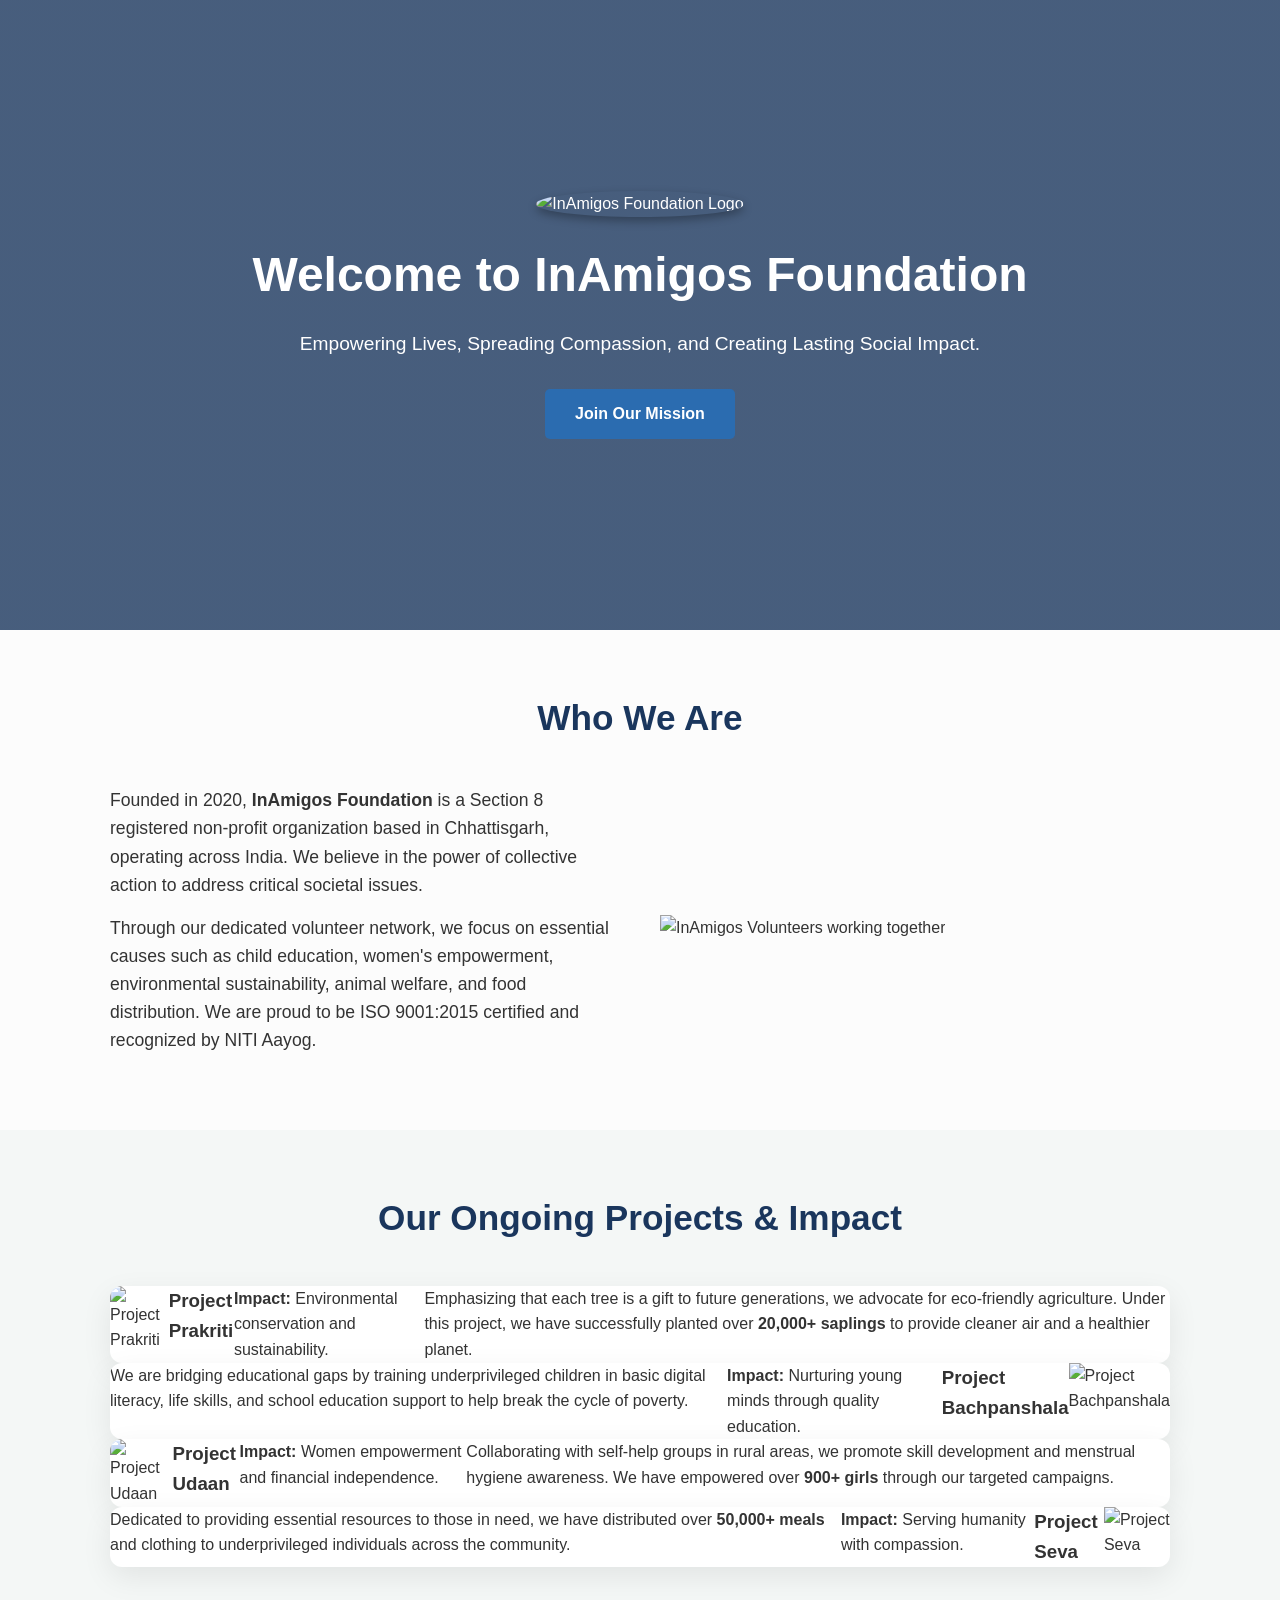
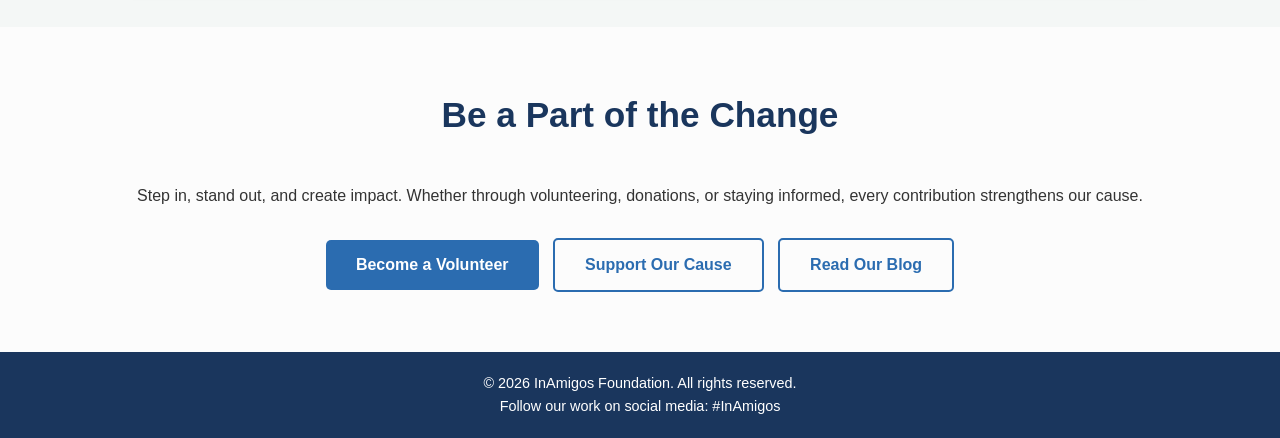
==== index.html @ a55fc112 "Initial commit" ====
<!DOCTYPE html>
<html lang="en">
<head>
    <meta charset="UTF-8">
    <meta name="viewport" content="width=device-width, initial-scale=1.0">
    <title>InAmigos Foundation | Awareness Initiative</title>
    <link rel="stylesheet" href="style.css">
</head>
<body>

    <!-- Header & Hero Section -->
    <header class="hero">
        <div class="hero-content">
            <!-- ORIGINAL LOGO FETCHED FROM DOMAIN -->
            <img src="https://logo.clearbit.com/inamigosfoundation.org.in" alt="InAmigos Foundation Logo" style="width: 120px; margin-bottom: 20px; border-radius: 50%; box-shadow: 0 4px 10px rgba(0,0,0,0.3);">
            
            <h1>Welcome to InAmigos Foundation</h1>
            <p>Empowering Lives, Spreading Compassion, and Creating Lasting Social Impact.</p>
            <a href="#cta" class="btn">Join Our Mission</a>
        </div>
    </header>

    <!-- Introduction Section -->
    <section id="about" class="container">
        <h2>Who We Are</h2>
        <div class="content-row">
            <div class="text-block">
                <p>Founded in 2020, <strong>InAmigos Foundation</strong> is a Section 8 registered non-profit organization based in Chhattisgarh, operating across India. We believe in the power of collective action to address critical societal issues.</p>
                <p>Through our dedicated volunteer network, we focus on essential causes such as child education, women's empowerment, environmental sustainability, animal welfare, and food distribution. We are proud to be ISO 9001:2015 certified and recognized by NITI Aayog.</p>
            </div>
            <div class="image-block">
                <!-- PASTE IMAGE ADDRESS HERE -->
                <img src="PASTE_YOUR_GALLERY_IMAGE_LINK_HERE" alt="InAmigos Volunteers working together">
            </div>
        </div>
    </section>

    <!-- Projects & Impact Section -->
    <section id="projects" class="bg-light">
        <div class="container">
            <h2>Our Ongoing Projects & Impact</h2>
            <div class="grid-layout">
                
                <!-- Project 1 -->
                <div class="card">
                    <!-- PASTE IMAGE ADDRESS HERE -->
                    <img src="PASTE_PRAKRITI_IMAGE_LINK_HERE" alt="Project Prakriti">
                    <h3>Project Prakriti</h3>
                    <p><strong>Impact:</strong> Environmental conservation and sustainability.</p>
                    <p>Emphasizing that each tree is a gift to future generations, we advocate for eco-friendly agriculture. Under this project, we have successfully planted over <strong>20,000+ saplings</strong> to provide cleaner air and a healthier planet.</p>
                </div>

                <!-- Project 2 -->
                <div class="card">
                    <!-- PASTE IMAGE ADDRESS HERE -->
                    <img src="PASTE_BACHPANSHALA_IMAGE_LINK_HERE" alt="Project Bachpanshala">
                    <h3>Project Bachpanshala</h3>
                    <p><strong>Impact:</strong> Nurturing young minds through quality education.</p>
                    <p>We are bridging educational gaps by training underprivileged children in basic digital literacy, life skills, and school education support to help break the cycle of poverty.</p>
                </div>

                <!-- Project 3 -->
                <div class="card">
                    <!-- PASTE IMAGE ADDRESS HERE -->
                    <img src="PASTE_UDAAN_IMAGE_LINK_HERE" alt="Project Udaan">
                    <h3>Project Udaan</h3>
                    <p><strong>Impact:</strong> Women empowerment and financial independence.</p>
                    <p>Collaborating with self-help groups in rural areas, we promote skill development and menstrual hygiene awareness. We have empowered over <strong>900+ girls</strong> through our targeted campaigns.</p>
                </div>

                 <!-- Project 4 -->
                <div class="card">
                    <!-- PASTE IMAGE ADDRESS HERE -->
                    <img src="PASTE_SEVA_IMAGE_LINK_HERE" alt="Project Seva">
                    <h3>Project Seva</h3>
                    <p><strong>Impact:</strong> Serving humanity with compassion.</p>
                    <p>Dedicated to providing essential resources to those in need, we have distributed over <strong>50,000+ meals</strong> and clothing to underprivileged individuals across the community.</p>
                </div>

            </div>
        </div>
    </section>

    <!-- Call to Action Section -->
    <section id="cta" class="container text-center">
        <h2>Be a Part of the Change</h2>
        <p>Step in, stand out, and create impact. Whether through volunteering, donations, or staying informed, every contribution strengthens our cause.</p>
        <div class="cta-buttons">
            <a href="https://inamigosfoundation.org.in/volunteers" class="btn" target="_blank">Become a Volunteer</a>
            <a href="https://inamigosfoundation.org.in/" class="btn btn-outline" target="_blank">Support Our Cause</a>
            <a href="https://inamigosfoundation.org.in/blog" class="btn btn-outline" target="_blank">Read Our Blog</a>
        </div>
    </section>

    <!-- Footer -->
    <footer>
        <p>&copy; 2026 InAmigos Foundation. All rights reserved.</p>
        <p>Follow our work on social media: #InAmigos</p>
    </footer>

</body>
</html>
---- style.css ----
* {
    margin: 0;
    padding: 0;
    box-sizing: border-box;
    font-family: 'Segoe UI', Tahoma, Geneva, Verdana, sans-serif;
}

body {
    line-height: 1.6;
    color: #333;
    background-color: #fcfcfc;
    overflow-x: hidden; 
}

a {
    text-decoration: none;
}

.container {
    max-width: 1100px;
    margin: 0 auto;
    padding: 60px 20px;
}

.text-center {
    text-align: center;
}

.bg-light {
    background-color: #f4f7f6;
}

h2 {
    text-align: center;
    margin-bottom: 40px;
    color: #1a365d;
    font-size: 2.2rem;
}

.hero {
    background: linear-gradient(rgba(26, 54, 93, 0.8), rgba(26, 54, 93, 0.8)), url('https://images.pexels.com/photos/10928784/pexels-photo-10928784.jpeg?auto=compress&cs=tinysrgb&w=1200') center/cover;
    height: 70vh;
    display: flex;
    align-items: center;
    justify-content: center;
    text-align: center;
    color: white;
    padding: 0 20px;
}

.hero-logo {
    width: 120px;
    margin-bottom: 20px;
    border-radius: 50%;
    box-shadow: 0 4px 10px rgba(0,0,0,0.3);
}

.hero-content h1 {
    font-size: 3rem;
    margin-bottom: 15px;
}

.hero-content p {
    font-size: 1.2rem;
    margin-bottom: 30px;
}

.btn {
    display: inline-block;
    padding: 12px 30px;
    background-color: #2b6cb0;
    color: white;
    border-radius: 5px;
    font-weight: bold;
    transition: background 0.3s ease;
}

.btn:hover {
    background-color: #2c5282;
}

.btn-outline {
    background-color: transparent;
    border: 2px solid #2b6cb0;
    color: #2b6cb0;
    margin-left: 10px;
}

.btn-outline:hover {
    background-color: #2b6cb0;
    color: white;
}

/* --- ABOUT US / INTRO SECTION --- */
#about {
    /* YOUR NEW AI-GENERATED, INDIAN NGO COMMUNITY IMAGE */
    background: linear-gradient(rgba(252, 252, 252, 0.93), rgba(252, 252, 252, 0.93)), url('https://images.unsplash.com/photo-1593113646773-028c64a8f1b8?auto=format&fit=crop&w=1600&q=80') center/cover;
    color: #333;
}

.content-row {
    display: flex;
    align-items: center;
    gap: 40px;
}

.text-block, .image-block {
    flex: 1;
}

.text-block p {
    margin-bottom: 15px;
    font-size: 1.1rem;
}

.image-block img {
    /* Image block empty for this storytelling design */
}

/* 1-BY-1 LIST LAYOUT */
.list-layout {
    display: flex;
    flex-direction: column;
    gap: 50px;
    max-width: 950px;
    margin: 0 auto;
}

.card {
    background: white;
    border-radius: 12px;
    overflow: hidden;
    box-shadow: 0 10px 30px rgba(0,0,0,0.08);
    display: flex;
    flex-direction: row; 
    transition: transform 0.3s ease, box-shadow 0.3s ease;
}

.card:nth-child(even) {
    flex-direction: row-reverse;
}

.card:hover {
    transform: translateY(-5px);
    box-shadow: 0 15px 40px rgba(0,0,0,0.12);
}

.img-link {
    display: block;
    overflow: hidden;
    flex: 1; 
}

.img-link img {
    width: 100%;
    height: 100%;
    min-height: 300px;
    object-fit: cover;
    object-position: left center; 
    transition: transform 0.5s ease;
    display: block;
}

.img-link:hover img {
    transform: scale(1.05);
}

.card-content {
    flex: 1; 
    padding: 40px;
    display: flex;
    flex-direction: column;
    justify-content: center;
}

.card-content h3 {
    color: #1a365d;
    font-size: 1.8rem;
    margin-bottom: 15px;
}

.card-content p {
    font-size: 1.05rem;
    margin-bottom: 15px;
}

.click-note {
    font-size: 0.9rem !important;
    font-style: italic;
    color: #2b6cb0;
    margin-top: auto;
    margin-bottom: 0 !important;
}

.cta-buttons {
    margin-top: 30px;
}

footer {
    background-color: #1a365d;
    color: white;
    text-align: center;
    padding: 20px;
    font-size: 0.9rem;
}

/* --- SCROLL ANIMATIONS --- */
.scroll-animate {
    opacity: 0;
    transition: all 0.8s cubic-bezier(0.17, 0.55, 0.55, 1);
}

.card:nth-child(odd).scroll-animate {
    transform: translateX(-100px);
}

.card:nth-child(even).scroll-animate {
    transform: translateX(100px);
}

.scroll-animate.fade-up {
    transform: translateY(50px);
}

.scroll-animate.show {
    opacity: 1 !important;
    transform: translate(0, 0) !important;
}

@media (max-width: 768px) {
    .content-row {
        flex-direction: column;
    }
    
    .card, .card:nth-child(even) {
        flex-direction: column;
    }
    
    .card-content {
        padding: 25px;
    }
    
    .img-link img {
        min-height: 250px;
    }

    .card:nth-child(odd).scroll-animate,
    .card:nth-child(even).scroll-animate {
        transform: translateY(50px);
    }
    
    .btn-outline {
        margin-left: 0;
        margin-top: 15px;
    }
}
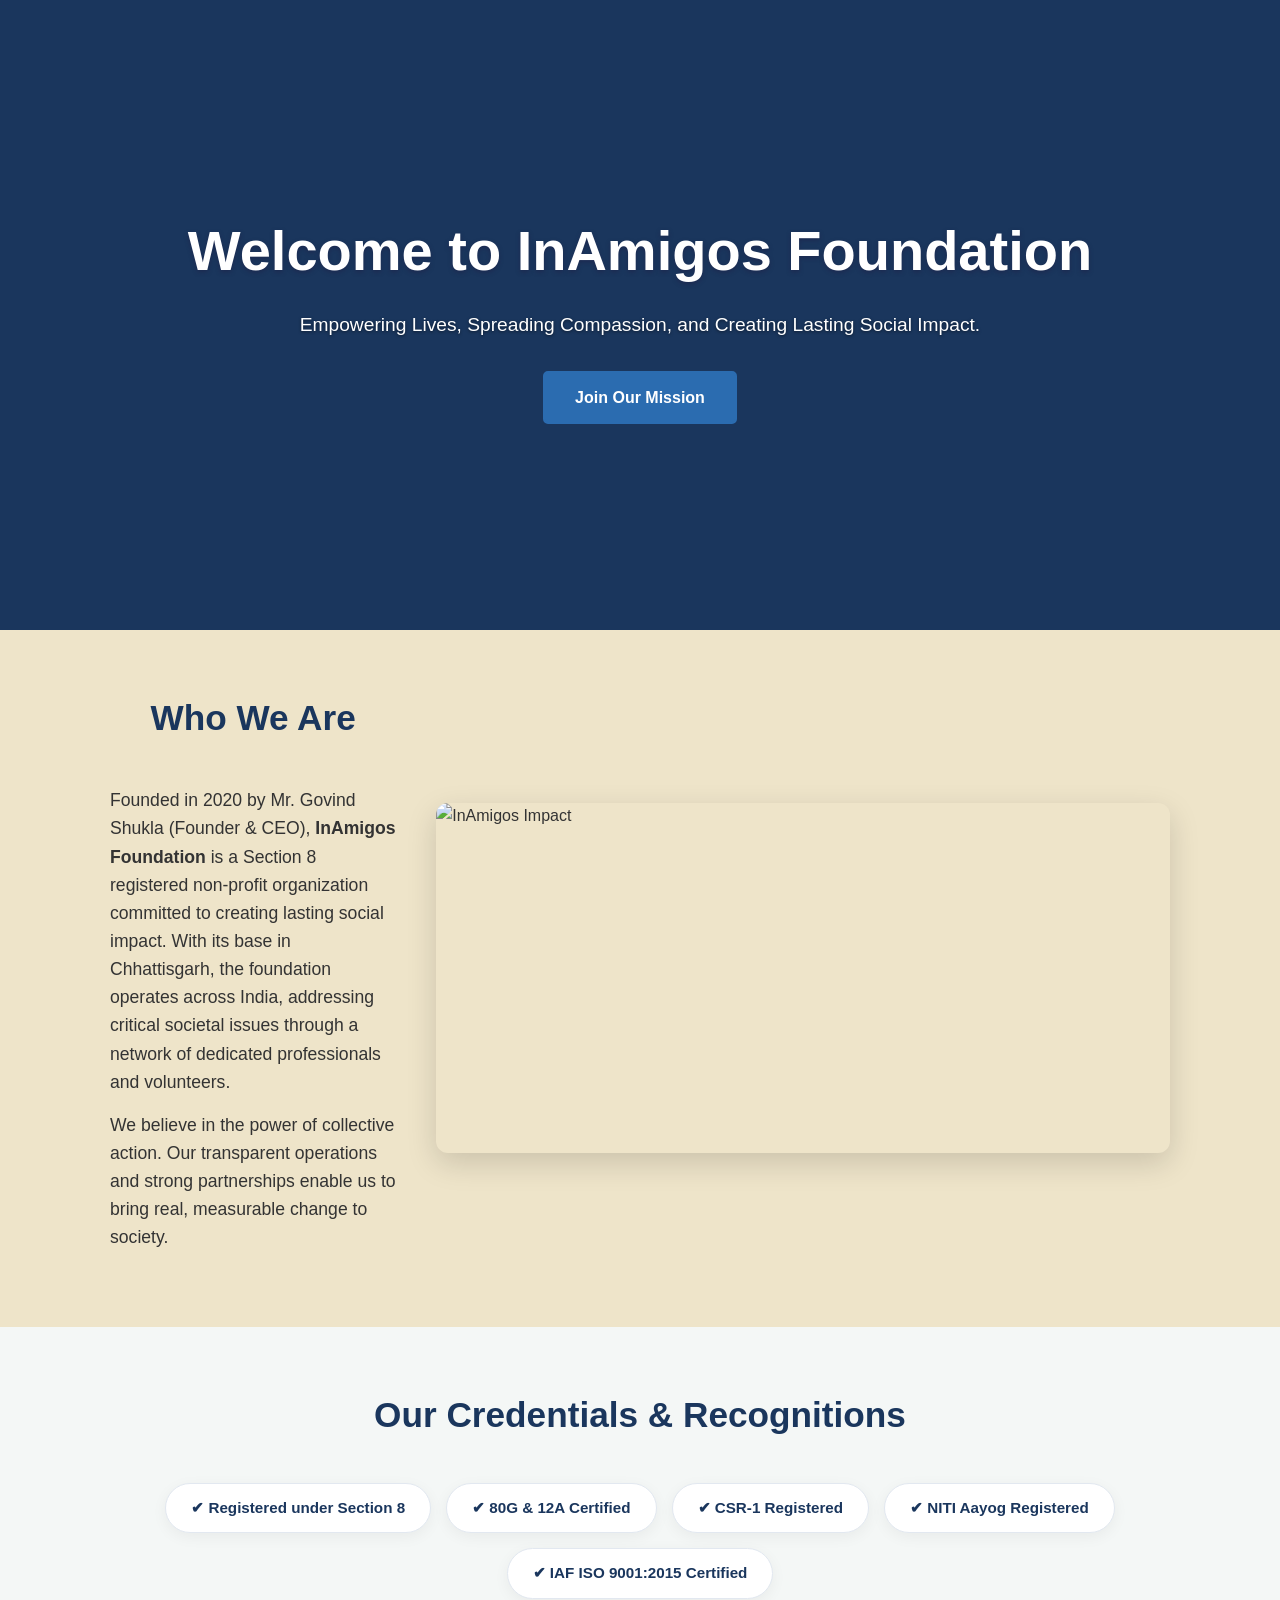
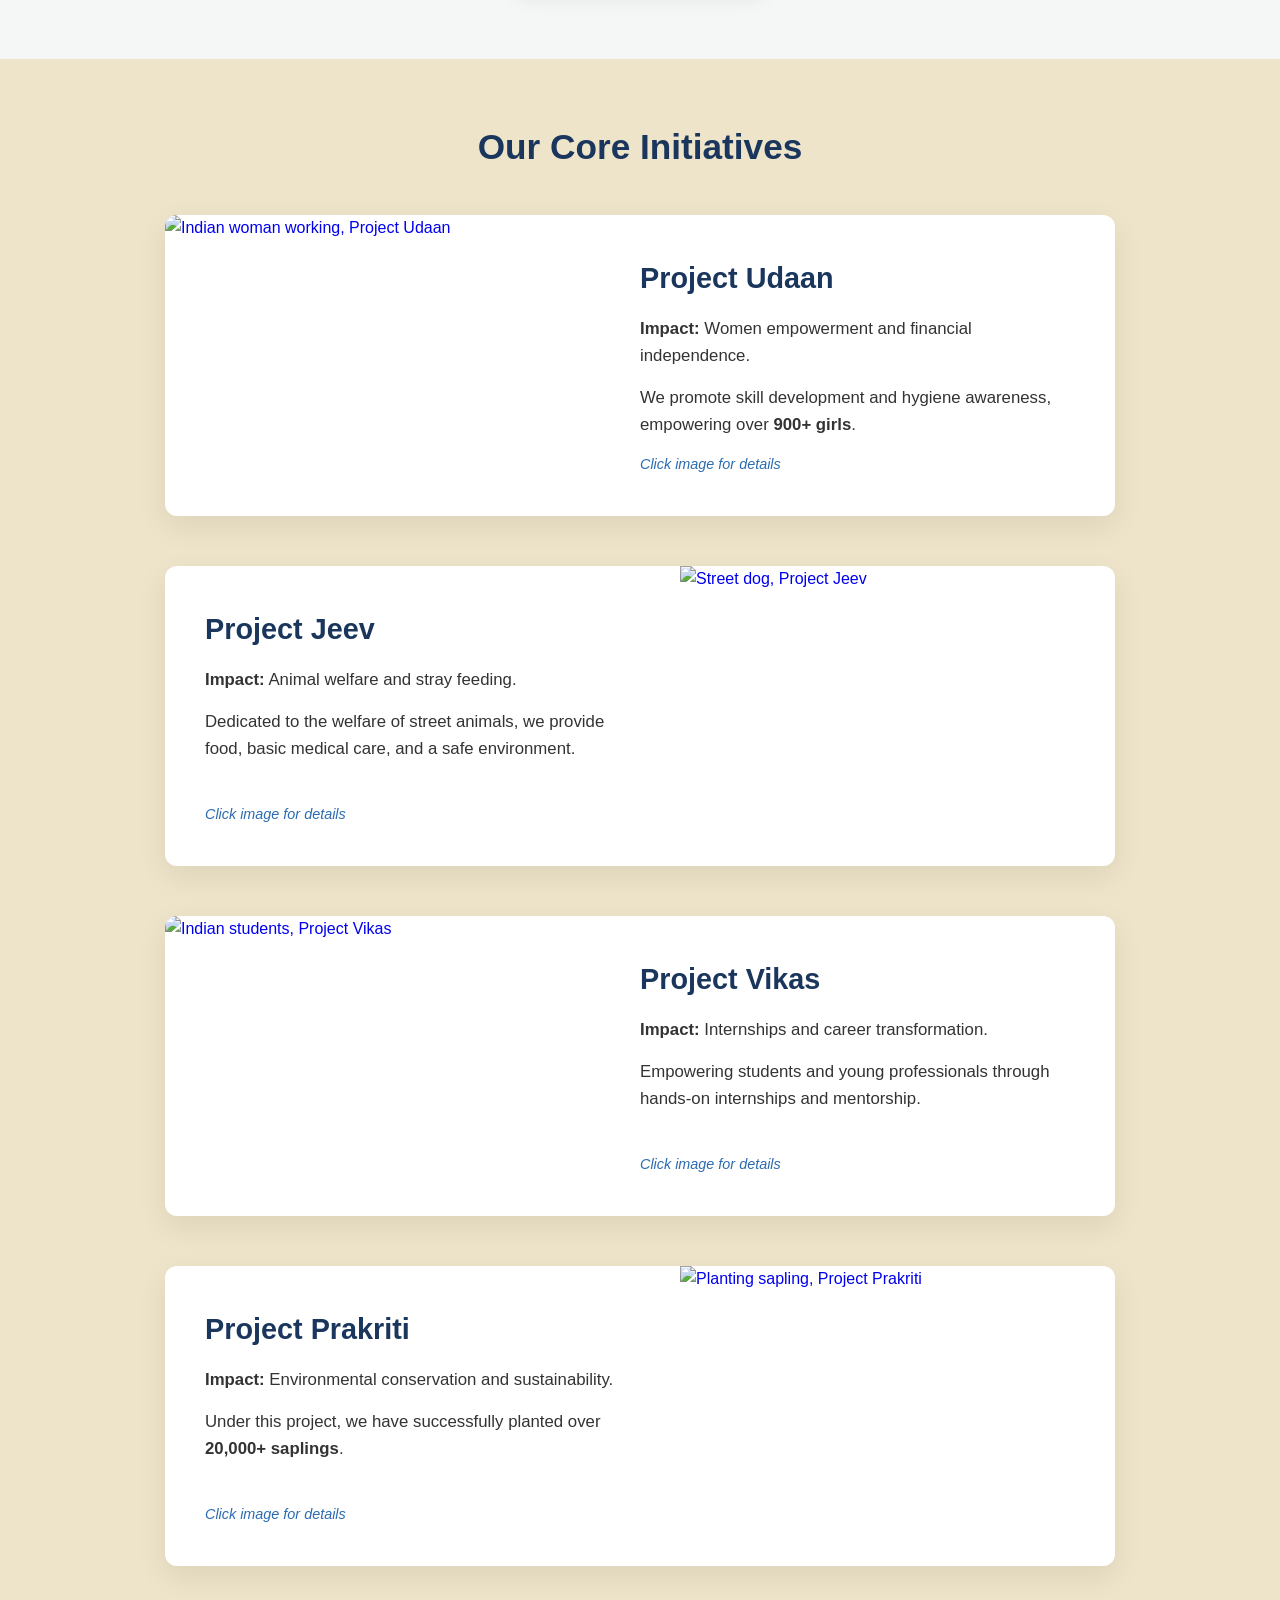
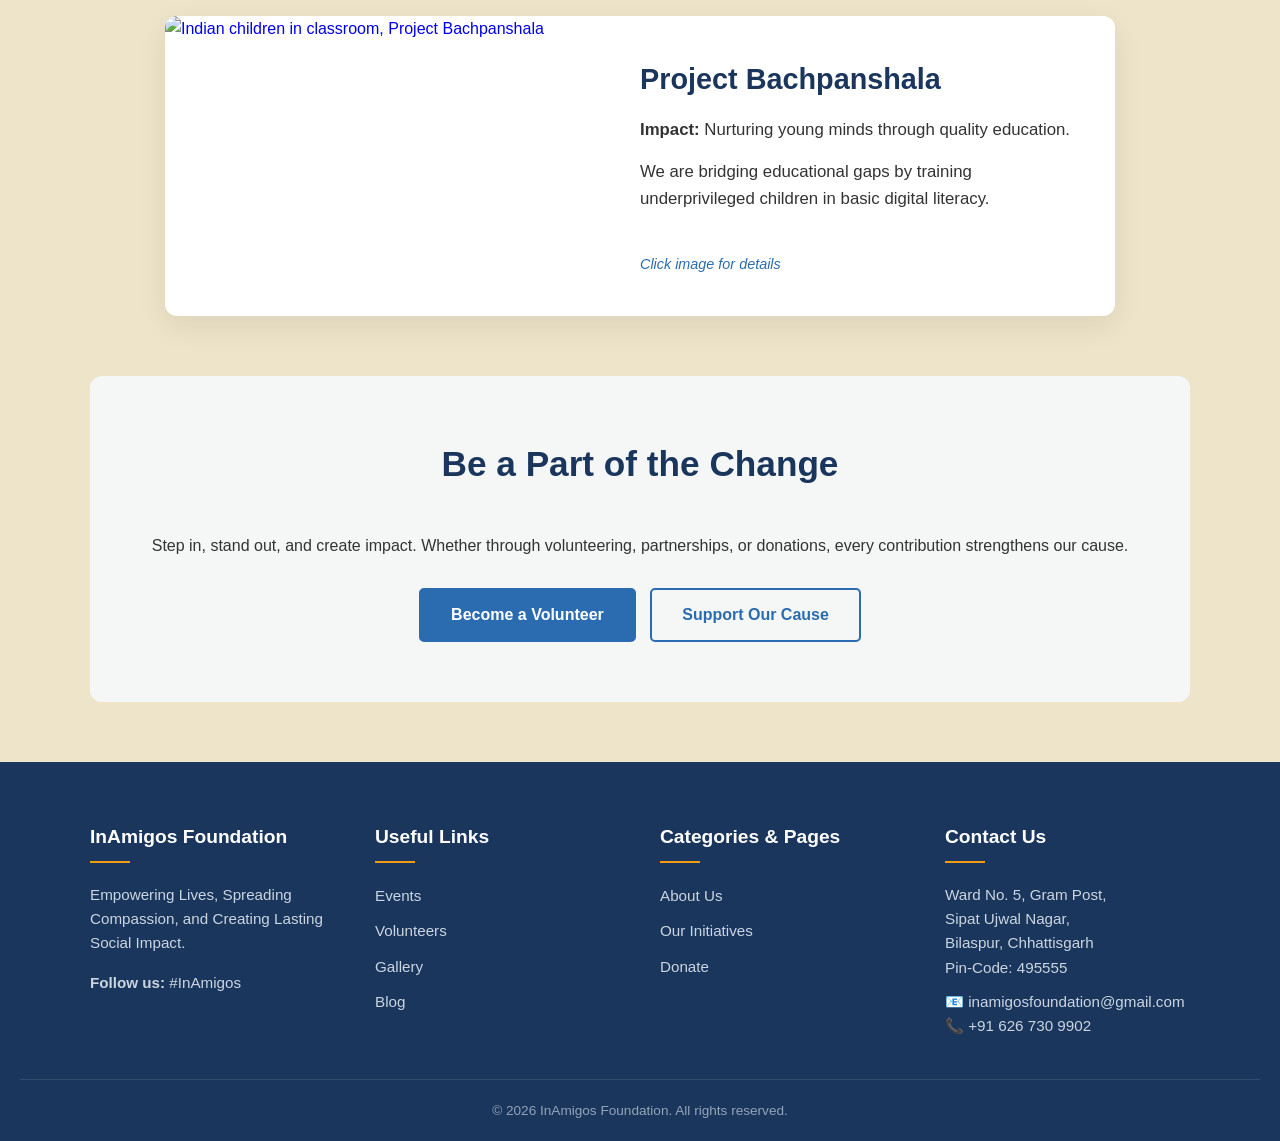
==== commit 6d76c815: "Update HTML and CSS files with content" ====
--- a/index.html
+++ b/index.html
@@ -8,95 +8,199 @@
 </head>
 <body>
 
-    <!-- Header & Hero Section -->
     <header class="hero">
         <div class="hero-content">
-            <!-- ORIGINAL LOGO FETCHED FROM DOMAIN -->
-            <img src="https://logo.clearbit.com/inamigosfoundation.org.in" alt="InAmigos Foundation Logo" style="width: 120px; margin-bottom: 20px; border-radius: 50%; box-shadow: 0 4px 10px rgba(0,0,0,0.3);">
-            
             <h1>Welcome to InAmigos Foundation</h1>
             <p>Empowering Lives, Spreading Compassion, and Creating Lasting Social Impact.</p>
             <a href="#cta" class="btn">Join Our Mission</a>
         </div>
     </header>
 
-    <!-- Introduction Section -->
-    <section id="about" class="container">
-        <h2>Who We Are</h2>
+    <section id="about" class="container scroll-animate fade-up">
         <div class="content-row">
             <div class="text-block">
-                <p>Founded in 2020, <strong>InAmigos Foundation</strong> is a Section 8 registered non-profit organization based in Chhattisgarh, operating across India. We believe in the power of collective action to address critical societal issues.</p>
-                <p>Through our dedicated volunteer network, we focus on essential causes such as child education, women's empowerment, environmental sustainability, animal welfare, and food distribution. We are proud to be ISO 9001:2015 certified and recognized by NITI Aayog.</p>
+                <h2>Who We Are</h2>
+                <p>Founded in 2020 by Mr. Govind Shukla (Founder & CEO), <strong>InAmigos Foundation</strong> is a Section 8 registered non-profit organization committed to creating lasting social impact. With its base in Chhattisgarh, the foundation operates across India, addressing critical societal issues through a network of dedicated professionals and volunteers.</p>
+                <p>We believe in the power of collective action. Our transparent operations and strong partnerships enable us to bring real, measurable change to society.</p>
             </div>
             <div class="image-block">
-                <!-- PASTE IMAGE ADDRESS HERE -->
-                <img src="PASTE_YOUR_GALLERY_IMAGE_LINK_HERE" alt="InAmigos Volunteers working together">
-            </div>
-        </div>
-    </section>
-
-    <!-- Projects & Impact Section -->
-    <section id="projects" class="bg-light">
-        <div class="container">
-            <h2>Our Ongoing Projects & Impact</h2>
-            <div class="grid-layout">
-                
-                <!-- Project 1 -->
-                <div class="card">
-                    <!-- PASTE IMAGE ADDRESS HERE -->
-                    <img src="PASTE_PRAKRITI_IMAGE_LINK_HERE" alt="Project Prakriti">
+                <div class="about-carousel">
+                    <div class="carousel-track" id="autoSlider">
+                        <img src="https://inamigosfoundation.org.in/public/storage/gallery/1743051382.jpg" alt="InAmigos Impact">
+                        <img src="https://inamigosfoundation.org.in/public/storage/gallery/1738048982.jpg" alt="InAmigos Impact">
+                        <img src="https://inamigosfoundation.org.in/public/storage/gallery/1690908380.jpg" alt="InAmigos Impact">
+                        <img src="https://inamigosfoundation.org.in/public/storage/gallery/1690908369.jpg" alt="InAmigos Impact">
+                        <img src="https://inamigosfoundation.org.in/public/storage/gallery/1743051438.jpg" alt="InAmigos Impact">
+                        <img src="https://inamigosfoundation.org.in/public/storage/gallery/1738238755.JPG" alt="InAmigos Impact">
+                        <img src="https://inamigosfoundation.org.in/public/storage/gallery/1738238725.jpg" alt="InAmigos Impact">
+                        <img src="https://inamigosfoundation.org.in/public/storage/gallery/1738238698.jpg" alt="InAmigos Impact">
+                        <img src="https://inamigosfoundation.org.in/public/storage/gallery/1738054440.jpg" alt="InAmigos Impact">
+                        <img src="https://inamigosfoundation.org.in/public/storage/gallery/1690908483.jpg" alt="InAmigos Impact">
+                        <img src="https://inamigosfoundation.org.in/public/storage/gallery/1690908350.jpg" alt="InAmigos Impact">
+                    </div>
+                </div>
+            </div>
+        </div>
+    </section>
+
+    <section id="credentials" class="bg-light scroll-animate fade-up" style="padding: 60px 20px;">
+        <div class="container text-center" style="padding: 0;">
+            <h2>Our Credentials & Recognitions</h2>
+            <div class="cred-grid">
+                <div class="cred-item">✔ Registered under Section 8</div>
+                <div class="cred-item">✔ 80G & 12A Certified</div>
+                <div class="cred-item">✔ CSR-1 Registered</div>
+                <div class="cred-item">✔ NITI Aayog Registered</div>
+                <div class="cred-item">✔ IAF ISO 9001:2015 Certified</div>
+            </div>
+        </div>
+    </section>
+
+    <section id="projects" class="container">
+        <h2 class="scroll-animate fade-up">Our Core Initiatives</h2>
+        <div class="list-layout">
+            
+            <div class="card scroll-animate">
+                <a href="udaan.html" class="img-link">
+                    <img src="https://miro.medium.com/1*PLLjEGBwwKEQK-Ds1gYLNQ.jpeg" alt="Indian woman working, Project Udaan">
+                </a>
+                <div class="card-content">
+                    <h3>Project Udaan</h3>
+                    <p><strong>Impact:</strong> Women empowerment and financial independence.</p>
+                    <p>We promote skill development and hygiene awareness, empowering over <strong>900+ girls</strong>.</p>
+                    <p class="click-note">Click image for details</p>
+                </div>
+            </div>
+
+            <div class="card scroll-animate">
+                <a href="jeev.html" class="img-link">
+                    <img src="https://inamigosfoundation.org.in/public/storage/post/1738236598.jpg" alt="Street dog, Project Jeev">
+                </a>
+                <div class="card-content">
+                    <h3>Project Jeev</h3>
+                    <p><strong>Impact:</strong> Animal welfare and stray feeding.</p>
+                    <p>Dedicated to the welfare of street animals, we provide food, basic medical care, and a safe environment.</p>
+                    <p class="click-note">Click image for details</p>
+                </div>
+            </div>
+
+            <div class="card scroll-animate">
+                <a href="vikas.html" class="img-link">
+                    <img src="https://inamigosfoundation.org.in/public/storage/post/1740818641.jpg" alt="Indian students, Project Vikas">
+                </a>
+                <div class="card-content">
+                    <h3>Project Vikas</h3>
+                    <p><strong>Impact:</strong> Internships and career transformation.</p>
+                    <p>Empowering students and young professionals through hands-on internships and mentorship.</p>
+                    <p class="click-note">Click image for details</p>
+                </div>
+            </div>
+
+            <div class="card scroll-animate">
+                <a href="prakriti.html" class="img-link">
+                    <img src="https://images.pexels.com/photos/1072824/pexels-photo-1072824.jpeg?auto=compress&cs=tinysrgb&w=800" alt="Planting sapling, Project Prakriti">
+                </a>
+                <div class="card-content">
                     <h3>Project Prakriti</h3>
                     <p><strong>Impact:</strong> Environmental conservation and sustainability.</p>
-                    <p>Emphasizing that each tree is a gift to future generations, we advocate for eco-friendly agriculture. Under this project, we have successfully planted over <strong>20,000+ saplings</strong> to provide cleaner air and a healthier planet.</p>
-                </div>
-
-                <!-- Project 2 -->
-                <div class="card">
-                    <!-- PASTE IMAGE ADDRESS HERE -->
-                    <img src="PASTE_BACHPANSHALA_IMAGE_LINK_HERE" alt="Project Bachpanshala">
+                    <p>Under this project, we have successfully planted over <strong>20,000+ saplings</strong>.</p>
+                    <p class="click-note">Click image for details</p>
+                </div>
+            </div>
+
+            <div class="card scroll-animate">
+                <a href="bachpanshala.html" class="img-link">
+                    <img src="https://pbs.twimg.com/media/GxqlmUBWcAAP8-L.jpg" alt="Indian children in classroom, Project Bachpanshala">
+                </a>
+                <div class="card-content">
                     <h3>Project Bachpanshala</h3>
                     <p><strong>Impact:</strong> Nurturing young minds through quality education.</p>
-                    <p>We are bridging educational gaps by training underprivileged children in basic digital literacy, life skills, and school education support to help break the cycle of poverty.</p>
-                </div>
-
-                <!-- Project 3 -->
-                <div class="card">
-                    <!-- PASTE IMAGE ADDRESS HERE -->
-                    <img src="PASTE_UDAAN_IMAGE_LINK_HERE" alt="Project Udaan">
-                    <h3>Project Udaan</h3>
-                    <p><strong>Impact:</strong> Women empowerment and financial independence.</p>
-                    <p>Collaborating with self-help groups in rural areas, we promote skill development and menstrual hygiene awareness. We have empowered over <strong>900+ girls</strong> through our targeted campaigns.</p>
-                </div>
-
-                 <!-- Project 4 -->
-                <div class="card">
-                    <!-- PASTE IMAGE ADDRESS HERE -->
-                    <img src="PASTE_SEVA_IMAGE_LINK_HERE" alt="Project Seva">
-                    <h3>Project Seva</h3>
-                    <p><strong>Impact:</strong> Serving humanity with compassion.</p>
-                    <p>Dedicated to providing essential resources to those in need, we have distributed over <strong>50,000+ meals</strong> and clothing to underprivileged individuals across the community.</p>
-                </div>
-
-            </div>
-        </div>
-    </section>
-
-    <!-- Call to Action Section -->
-    <section id="cta" class="container text-center">
+                    <p>We are bridging educational gaps by training underprivileged children in basic digital literacy.</p>
+                    <p class="click-note">Click image for details</p>
+                </div>
+            </div>
+
+        </div>
+    </section>
+
+    <section id="cta" class="container text-center scroll-animate fade-up bg-light" style="border-radius: 12px; margin-bottom: 60px;">
         <h2>Be a Part of the Change</h2>
-        <p>Step in, stand out, and create impact. Whether through volunteering, donations, or staying informed, every contribution strengthens our cause.</p>
+        <p>Step in, stand out, and create impact. Whether through volunteering, partnerships, or donations, every contribution strengthens our cause.</p>
         <div class="cta-buttons">
-            <a href="https://inamigosfoundation.org.in/volunteers" class="btn" target="_blank">Become a Volunteer</a>
-            <a href="https://inamigosfoundation.org.in/" class="btn btn-outline" target="_blank">Support Our Cause</a>
-            <a href="https://inamigosfoundation.org.in/blog" class="btn btn-outline" target="_blank">Read Our Blog</a>
-        </div>
-    </section>
-
-    <!-- Footer -->
-    <footer>
-        <p>&copy; 2026 InAmigos Foundation. All rights reserved.</p>
-        <p>Follow our work on social media: #InAmigos</p>
+            <a href="https://docs.google.com/forms/d/e/1FAIpQLScAgWgiWEjMm5N5HO9f-kF5_MNCsFu0AjfF9-sFnWGYdJG7Jg/viewform" class="btn" target="_blank">Become a Volunteer</a>
+            <a href="https://pages.razorpay.com/pl_H621G6ea64ZMl7/view" class="btn btn-outline" target="_blank">Support Our Cause</a>
+        </div>
+    </section>
+
+    <footer class="global-footer">
+        <div class="footer-container">
+            <div class="footer-col">
+                <h3>InAmigos Foundation</h3>
+                <p>Empowering Lives, Spreading Compassion, and Creating Lasting Social Impact.</p>
+                <p style="margin-top: 15px;"><strong>Follow us:</strong> #InAmigos</p>
+            </div>
+            
+            <div class="footer-col">
+                <h3>Useful Links</h3>
+                <ul>
+                    <li><a href="#">Events</a></li>
+                    <li><a href="#">Volunteers</a></li>
+                    <li><a href="#">Gallery</a></li>
+                    <li><a href="#">Blog</a></li>
+                </ul>
+            </div>
+            
+            <div class="footer-col">
+                <h3>Categories & Pages</h3>
+                <ul>
+                    <li><a href="#about">About Us</a></li>
+                    <li><a href="#projects">Our Initiatives</a></li>
+                    <li><a href="#cta">Donate</a></li>
+                </ul>
+            </div>
+            
+            <div class="footer-col">
+                <h3>Contact Us</h3>
+                <p>Ward No. 5, Gram Post,</p>
+                <p>Sipat Ujwal Nagar,</p>
+                <p>Bilaspur, Chhattisgarh</p>
+                <p>Pin-Code: 495555</p>
+                <p style="margin-top: 10px;">📧 inamigosfoundation@gmail.com</p>
+                <p>📞 +91 626 730 9902</p>
+            </div>
+        </div>
+        <div class="footer-bottom">
+            <p>&copy; 2026 InAmigos Foundation. All rights reserved.</p>
+        </div>
     </footer>
+
+    <script>
+        const observer = new IntersectionObserver((entries) => {
+            entries.forEach((entry) => {
+                if (entry.isIntersecting) {
+                    entry.target.classList.add('show');
+                }
+            });
+        }, {
+            threshold: 0.15
+        });
+
+        const hiddenElements = document.querySelectorAll('.scroll-animate');
+        hiddenElements.forEach((el) => observer.observe(el));
+
+        // Automated Image Slider Logic
+        const track = document.getElementById('autoSlider');
+        const images = track.querySelectorAll('img');
+        let currentIndex = 0;
+
+        setInterval(() => {
+            currentIndex++;
+            if (currentIndex >= images.length) {
+                currentIndex = 0;
+            }
+            track.style.transform = `translateX(-${currentIndex * 100}%)`;
+        }, 3000); 
+    </script>
 
 </body>
 </html>
--- a/style.css
+++ b/style.css
@@ -8,7 +8,7 @@
 body {
     line-height: 1.6;
     color: #333;
-    background-color: #fcfcfc;
+    background-color: #eee4c9; 
     overflow-x: hidden; 
 }
 
@@ -37,8 +37,10 @@
     font-size: 2.2rem;
 }
 
+/* --- HERO SECTION --- */
 .hero {
-    background: linear-gradient(rgba(26, 54, 93, 0.8), rgba(26, 54, 93, 0.8)), url('https://images.pexels.com/photos/10928784/pexels-photo-10928784.jpeg?auto=compress&cs=tinysrgb&w=1200') center/cover;
+    background: linear-gradient(rgba(26, 54, 93, 0.75), rgba(26, 54, 93, 0.85)), url('https://images.unsplash.com/photo-1542810634-71277d95dcbb?q=80&w=1470&auto=format&fit=crop&ixlib=rb-4.1.0&ixid=M3wxMjA3fDB8MHxwaG90by1wYWdlfHx8fGVufDB8fHx8fA%3D%3D') center/cover;
+    background-color: #1a365d; 
     height: 70vh;
     display: flex;
     align-items: center;
@@ -48,23 +50,22 @@
     padding: 0 20px;
 }
 
-.hero-logo {
-    width: 120px;
-    margin-bottom: 20px;
-    border-radius: 50%;
-    box-shadow: 0 4px 10px rgba(0,0,0,0.3);
-}
-
 .hero-content h1 {
-    font-size: 3rem;
+    font-size: 3.5rem;
     margin-bottom: 15px;
+    text-shadow: 0 2px 4px rgba(31, 30, 68, 0.5);
 }
 
 .hero-content p {
     font-size: 1.2rem;
     margin-bottom: 30px;
-}
-
+    max-width: 800px;
+    margin-left: auto;
+    margin-right: auto;
+    text-shadow: 0 1px 3px rgba(0,0,0,0.5);
+}
+
+/* --- BUTTONS --- */
 .btn {
     display: inline-block;
     padding: 12px 30px;
@@ -73,10 +74,12 @@
     border-radius: 5px;
     font-weight: bold;
     transition: background 0.3s ease;
+    border: 2px solid #2b6cb0;
 }
 
 .btn:hover {
     background-color: #2c5282;
+    border-color: #2c5282;
 }
 
 .btn-outline {
@@ -91,13 +94,7 @@
     color: white;
 }
 
-/* --- ABOUT US / INTRO SECTION --- */
-#about {
-    /* YOUR NEW AI-GENERATED, INDIAN NGO COMMUNITY IMAGE */
-    background: linear-gradient(rgba(252, 252, 252, 0.93), rgba(252, 252, 252, 0.93)), url('https://images.unsplash.com/photo-1593113646773-028c64a8f1b8?auto=format&fit=crop&w=1600&q=80') center/cover;
-    color: #333;
-}
-
+/* --- LAYOUTS --- */
 .content-row {
     display: flex;
     align-items: center;
@@ -114,10 +111,63 @@
 }
 
 .image-block img {
-    /* Image block empty for this storytelling design */
-}
-
-/* 1-BY-1 LIST LAYOUT */
+    width: 100%;
+    border-radius: 8px;
+    box-shadow: 0 4px 10px rgba(0,0,0,0.1);
+}
+
+/* --- THE ABOUT US AUTOMATED CAROUSEL --- */
+.about-carousel {
+    width: 100%;
+    height: 350px; 
+    overflow: hidden; 
+    border-radius: 12px;
+    box-shadow: 0 10px 30px rgba(0,0,0,0.15);
+    position: relative;
+}
+
+.carousel-track {
+    display: flex;
+    height: 100%;
+    transition: transform 0.8s cubic-bezier(0.25, 1, 0.5, 1); 
+}
+
+.carousel-track img {
+    min-width: 100%; 
+    height: 100%;
+    object-fit: cover; 
+    display: block;
+    border-radius: 0; /* Overrides the general image-block radius for smooth sliding */
+    box-shadow: none;
+}
+
+/* --- THE CREDENTIALS GRID --- */
+.cred-grid {
+    display: flex;
+    flex-wrap: wrap;
+    justify-content: center;
+    gap: 15px;
+    margin-top: 30px;
+}
+
+.cred-item {
+    background: white;
+    padding: 12px 25px;
+    border-radius: 50px;
+    font-size: 0.95rem;
+    font-weight: 600;
+    color: #1a365d;
+    box-shadow: 0 4px 15px rgba(0,0,0,0.05);
+    border: 1px solid #e2e8f0;
+    transition: transform 0.3s ease;
+}
+
+.cred-item:hover {
+    transform: translateY(-3px);
+    border-color: #2b6cb0;
+}
+
+/* --- PROJECT CARDS --- */
 .list-layout {
     display: flex;
     flex-direction: column;
@@ -196,12 +246,69 @@
     margin-top: 30px;
 }
 
-footer {
+/* --- THE COMPREHENSIVE GLOBAL FOOTER --- */
+.global-footer {
     background-color: #1a365d;
-    color: white;
+    color: #e2e8f0;
+    padding: 60px 20px 20px;
+    margin-top: 40px;
+}
+
+.footer-container {
+    max-width: 1100px;
+    margin: 0 auto;
+    display: grid;
+    grid-template-columns: repeat(auto-fit, minmax(220px, 1fr));
+    gap: 40px;
+    margin-bottom: 40px;
+}
+
+.footer-col h3 {
+    color: white;
+    margin-bottom: 20px;
+    font-size: 1.2rem;
+    position: relative;
+    padding-bottom: 10px;
+}
+
+.footer-col h3::after {
+    content: '';
+    position: absolute;
+    left: 0;
+    bottom: 0;
+    width: 40px;
+    height: 2px;
+    background-color: #f39c12; 
+}
+
+.footer-col p, .footer-col ul li a {
+    color: #cbd5e1;
+    font-size: 0.95rem;
+    line-height: 1.6;
+    text-decoration: none;
+    transition: color 0.3s ease;
+}
+
+.footer-col ul {
+    list-style: none;
+    padding: 0;
+}
+
+.footer-col ul li {
+    margin-bottom: 10px;
+}
+
+.footer-col ul li a:hover {
+    color: white;
+    padding-left: 5px; 
+}
+
+.footer-bottom {
     text-align: center;
-    padding: 20px;
-    font-size: 0.9rem;
+    padding-top: 20px;
+    border-top: 1px solid rgba(255,255,255,0.1);
+    font-size: 0.85rem;
+    color: #94a3b8;
 }
 
 /* --- SCROLL ANIMATIONS --- */
@@ -227,6 +334,7 @@
     transform: translate(0, 0) !important;
 }
 
+/* --- MOBILE RESPONSIVENESS --- */
 @media (max-width: 768px) {
     .content-row {
         flex-direction: column;
@@ -253,4 +361,20 @@
         margin-left: 0;
         margin-top: 15px;
     }
+
+    /* Mobile adjustments for the new components */
+    .about-carousel {
+        height: 250px;
+        margin-top: 30px;
+    }
+
+    .footer-container {
+        grid-template-columns: 1fr;
+        text-align: center;
+    }
+
+    .footer-col h3::after {
+        left: 50%;
+        transform: translateX(-50%);
+    }
 }
